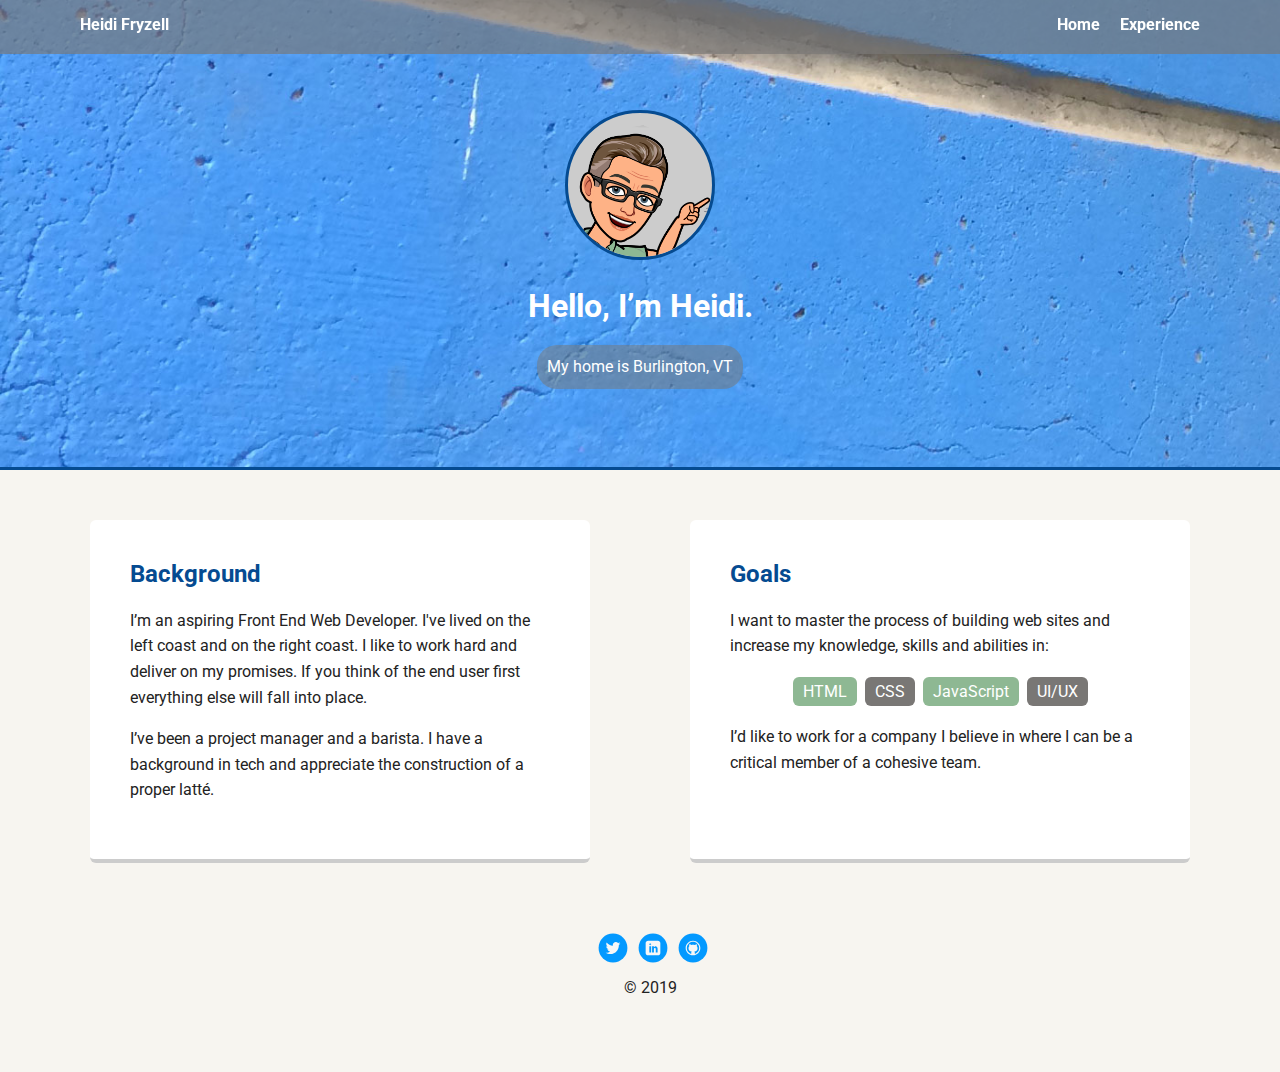
==== index.html @ 20e362d2 "First commit" ====
<!doctype html>
<html lang="en">
<head>
  <meta charset="utf-8">
  <title>Heidi Fryzell's Profile</title>
  <meta name="viewport" content="width=device-width, initial-scale=1.0">
  <link rel="stylesheet" href="styles.css">
  <link href="https://fonts.googleapis.com/css?family=Muli%7CRoboto:400,300,500,700,900" rel="stylesheet"></head>
  <body>

    <div class="main-nav">
        <ul class="nav">
          <li class="name">Heidi Fryzell</li>
          <li><a href="index.html">Home</a></li>
          <li><a href="experience.html">Experience</a></li>
        </ul>
    </div>

    <header>
      <img src="images/heidi_fryzell_llus.png" alt="Drawing of Jane Smith" class="profile-image">
      <h1 class="tag name">Hello, I’m Heidi.</h1>
      <p class="tag location">My home is Burlington, VT</p>
    </header>

    <main class="flex">
      <div class="card">
        <h2>Background</h2>
        <p>I’m an aspiring Front End Web Developer. I've lived on the left coast and on the right coast. I like to work hard and deliver on my promises. If you think of the end user first everything else will fall into place.</p>
        <p>I’ve been a project manager and a barista. I have a background in tech and appreciate the construction of a proper latté.</p>
      </div> 

      <div class="card">
        <h2>Goals</h2>
        <p>I want to master the process of building web sites and increase my knowledge, skills and abilities in:</p>
        <ul class="skills">
          <li>HTML</li>
          <li>CSS</li>
          <li>JavaScript</li>
          <li>UI/UX</li>
        </ul>
        <p>I’d like to work for a company I believe in where I can be a critical member of a cohesive team.</p>
      </div> 

    </main>
    <footer>
      <ul>
        <li><a href="https://twitter.com/heidifryz" class="social twitter" target="_blank">Twitter</a></li>
        <li><a href="https://www.linkedin.com/in/heidifryzell/" class="social linkedin" target="_blank">LinkedIn</a></li>
        <li><a href="https://github.com/heidi37" class="social github" target="_blank">Github</a></li>
      </ul>
      <p class="copyright">&copy; 2019</p>
    </footer>
  </body>
  </html>
---- styles.css ----
/* Global Layout Set-up */
* { 
  box-sizing: border-box;
}
  
body {
  margin: 0;
  padding: 0;
  text-align: center;
  font-family: 'Roboto', sans-serif;
  color: #222;
  background: #f7f5f0;
}

img {
  background: #ccc;
}

h2{
  color: rgb(5, 75, 145);
}
/* Link Styles */

a {
  text-decoration: none;
  color: #fff;
}
a:hover {
  color: #6633ff;
}

/* Section Styles */

.main-nav {
  width: 100%;
  background: #797775a9;
  min-height: 30px;
  padding: 10px;
  position: fixed;
  text-align: center;
}
.nav {
  display: flex;
  justify-content: space-around;
  font-weight: 700;
  list-style-type: none;
  margin: 0 auto;
  padding: 0;
}

.nav .name {
    display: block;
    margin-right: auto;
    color: white;
}
.nav li {
  padding: 5px 10px 10px 10px;
}
.nav a {
  transition: all .5s;
}
.nav a:hover {
  color: white
}

header {
  text-align: center;
  background: url('images/bridge_wall_background2.jpg') no-repeat top center ;
  background-size: cover;
  overflow: hidden;
  padding-top: 60px;
  border-bottom: 3px solid rgb(5, 75, 145);
}
header {
  line-height: 1.5;
}
header .profile-image {
  margin-top: 50px;
  /* margin-bottom: -30px; */
  width: 150px;
  height: 150px;
  border-radius: 50%;
  border: 3px solid rgb(5, 75, 145);
  transition: all .5s;
}
header .profile-image:hover {
  transform: scale(1.2) rotate(5deg);
}
.tag {
  /* background-color: #efefef; */
  color: white;
  padding: 10px;
  border-radius: 20px;
  display: table;
  margin: 5px auto;
} 
.location {
  background-color: #7977757e;
  color: #fff;
}
.card {
  margin: 30px;
  padding: 20px 40px 40px;
  max-width: 500px;
  text-align: left;
  background: #fff;
  border-bottom: 4px solid #ccc;
  border-radius: 6px;
  transition: all .5s;
}

.full {
  max-width: 1000px;
}
.card:hover {
  border-color: #4A9CF0;
}

ul.skills {
  padding: 0;
  text-align: center;
}

.skills li {
  border-radius: 6px;
  display: inline-block;
  background: #797775;
  color: white;
  padding: 5px 10px;
  margin: 2px;
}

.skills li:nth-child(odd) {
  background: #8EB893;
}

footer {
  width: 100%;
  min-height: 30px;
  padding: 20px 0 40px 20px;
}

footer .copyright {
  top: -8px;
  font-size: .75em;
}

footer ul {
  list-style-type: none;
  margin: 0;
  padding: 0;
}

footer ul li {
  display: inline-block;
}

a.social {
  display: inline-block;
  text-indent: -9999px;
  margin-left: 5px;
  width: 30px;
  height: 30px;
  background-size: 30px 30px;
  opacity: 1;
  transition: all .5s;
}
a.twitter {
  background-image: url(images/twitter.svg);
}
a.linkedin {
  background-image: url(images/linkedin.svg);
}
a.github {
  background-image: url(images/github.svg);
}
a.social:hover {
  opacity: .4;
}
.clearfix {
  clear: both;
}

/* Styles for larger screens */
@media screen and (min-width: 720px) {
  
  .flex {
      display: -ms-flexbox;      /* TWEENER - IE 10 */
      display: flex; 
      max-width: 1200px;
      -ms-flex-pack: distribute;
      justify-content: space-around;
      margin: 0 auto;
  }

  .full {
    max-width: 1200px;
  }

  header {
    min-height: 470px;
  }

  .nav {
    max-width: 1200px;
    padding: 0 30px;
  }


  main {
    padding-top: 20px;
  }

  main p {
    line-height: 1.6em;
  }

  footer {
    font-size: 1.3em;
    max-width: 1200px;
    margin: 20px auto;
  }

}
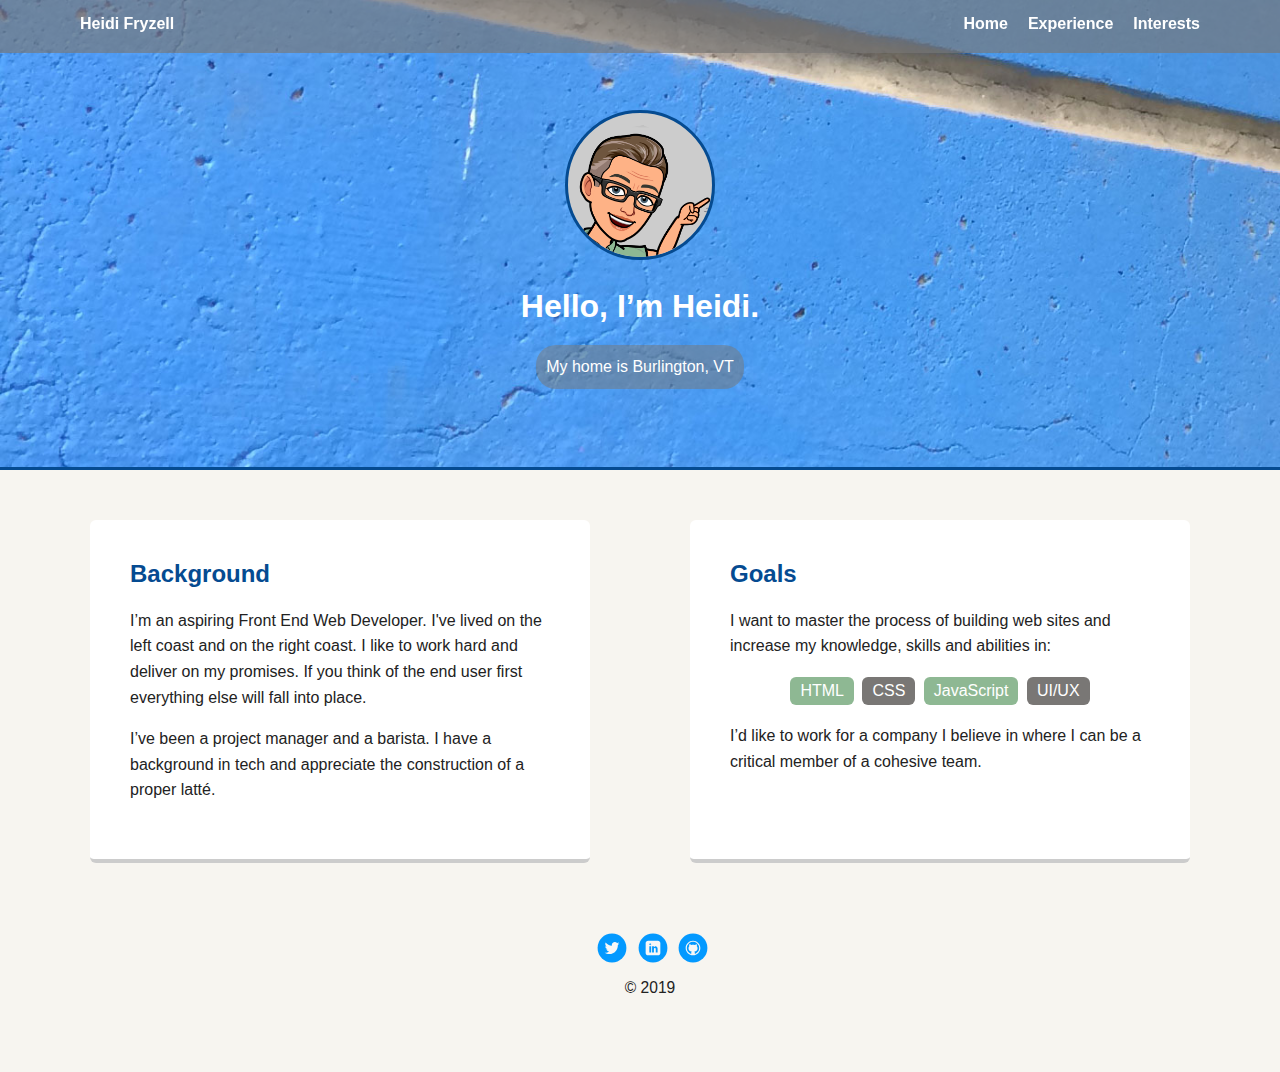
==== commit 1baa50c4: "made all the recommendations to get extra credit and added interest pages" ====
--- a/index.html
+++ b/index.html
@@ -1,20 +1,23 @@
-<!doctype html>
+<!DOCTYPE html>
 <html lang="en">
-<head>
-  <meta charset="utf-8">
-  <title>Heidi Fryzell's Profile</title>
-  <meta name="viewport" content="width=device-width, initial-scale=1.0">
-  <link rel="stylesheet" href="styles.css">
-  <link href="https://fonts.googleapis.com/css?family=Muli%7CRoboto:400,300,500,700,900" rel="stylesheet"></head>
+
+  <head>
+    <meta charset="utf-8">
+    <title>Heidi Fryzell's Profile</title>
+    <meta name="viewport" content="width=device-width, initial-scale=1.0">
+    <link rel="stylesheet" href="styles.css">
+  </head>
+
   <body>
 
-    <div class="main-nav">
+    <nav class="main-nav">
         <ul class="nav">
           <li class="name">Heidi Fryzell</li>
           <li><a href="index.html">Home</a></li>
           <li><a href="experience.html">Experience</a></li>
+          <li><a href="interests.html">Interests</a></li>
         </ul>
-    </div>
+      </nav>
 
     <header>
       <img src="images/heidi_fryzell_llus.png" alt="Drawing of Jane Smith" class="profile-image">
@@ -23,13 +26,13 @@
     </header>
 
     <main class="flex">
-      <div class="card">
+      <section class="card">
         <h2>Background</h2>
         <p>I’m an aspiring Front End Web Developer. I've lived on the left coast and on the right coast. I like to work hard and deliver on my promises. If you think of the end user first everything else will fall into place.</p>
         <p>I’ve been a project manager and a barista. I have a background in tech and appreciate the construction of a proper latté.</p>
-      </div> 
+      </section> 
 
-      <div class="card">
+      <section class="card">
         <h2>Goals</h2>
         <p>I want to master the process of building web sites and increase my knowledge, skills and abilities in:</p>
         <ul class="skills">
@@ -39,9 +42,9 @@
           <li>UI/UX</li>
         </ul>
         <p>I’d like to work for a company I believe in where I can be a critical member of a cohesive team.</p>
-      </div> 
+      </section> 
+    </main>
 
-    </main>
     <footer>
       <ul>
         <li><a href="https://twitter.com/heidifryz" class="social twitter" target="_blank">Twitter</a></li>
@@ -50,5 +53,6 @@
       </ul>
       <p class="copyright">&copy; 2019</p>
     </footer>
+
   </body>
-  </html>
+</html>
--- a/styles.css
+++ b/styles.css
@@ -30,6 +30,11 @@
 }
 
 /* Section Styles */
+
+.responsive {
+  width: 100%;
+  height: auto;
+}
 
 .main-nav {
   width: 100%;
@@ -60,7 +65,7 @@
   transition: all .5s;
 }
 .nav a:hover {
-  color: white
+  color: rgb(5, 75, 145);
 }
 
 header {
@@ -84,7 +89,7 @@
   transition: all .5s;
 }
 header .profile-image:hover {
-  transform: scale(1.2) rotate(5deg);
+  transform: scale(1.5) rotate(10deg);
 }
 .tag {
   /* background-color: #efefef; */
